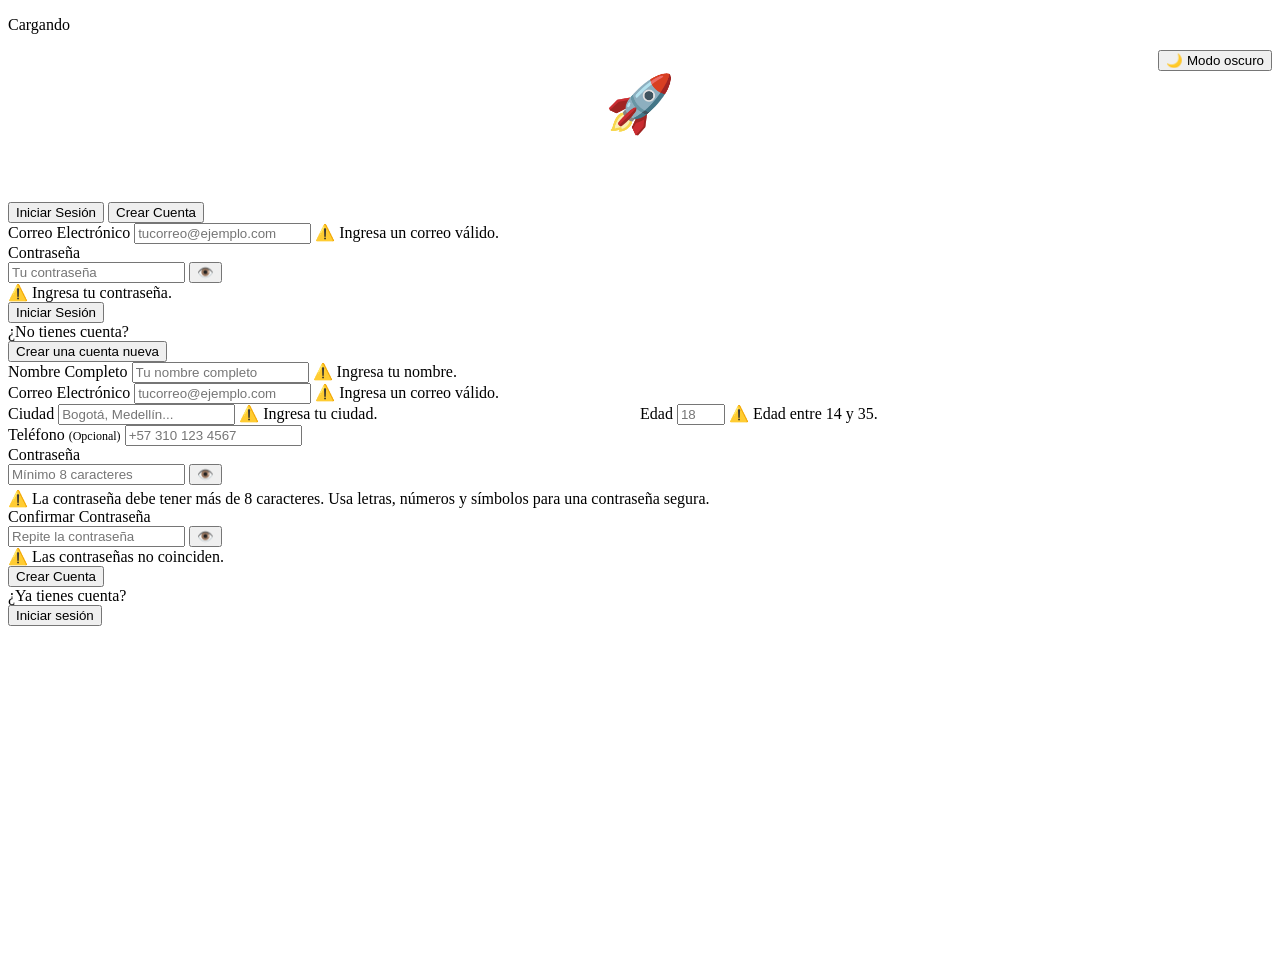
==== index.html @ 4f75f256 "Add files via upload" ====
<!DOCTYPE html>
<html lang="es">
<head>
  <meta charset="UTF-8">
  <meta name="viewport" content="width=device-width, initial-scale=1.0, viewport-fit=cover">
  <meta name="description" content="Camina hacia el Futuro: descubre qué carrera estudiar o en qué trabajo aplicar según tus gustos y habilidades.">
  <meta name="theme-color" content="#F4F0FF">
  <title>Camina hacia el Futuro — Inicio de Sesión</title>
  <link rel="icon" href="favicon.svg" type="image/svg+xml">
  <link rel="preconnect" href="https://fonts.googleapis.com">
  <link rel="preconnect" href="https://fonts.gstatic.com" crossorigin>
  <link href="https://fonts.googleapis.com/css2?family=Inter:wght@300;400;500;600;700&display=swap" rel="stylesheet">
  <link rel="stylesheet" href="css/variables.css">
  <link rel="stylesheet" href="css/base.css">
  <link rel="stylesheet" href="css/components.css">
  <style>
    /* ---- Layout pantalla login ---- */
    .auth-screen {
      min-height: 100vh;
      display: flex;
      flex-direction: column;
    }

    .auth-hero {
      background: linear-gradient(135deg, var(--color-primary) 0%, var(--color-primary-light) 100%);
      padding: var(--space-10) var(--space-6) var(--space-8);
      text-align: center;
      position: relative;
      overflow: hidden;
    }
    .auth-hero::before {
      content: "";
      position: absolute;
      top: -40px; right: -40px;
      width: 200px; height: 200px;
      border-radius: 50%;
      background: rgba(255,255,255,0.08);
    }
    .auth-hero::after {
      content: "";
      position: absolute;
      bottom: -30px; left: -30px;
      width: 150px; height: 150px;
      border-radius: 50%;
      background: rgba(255,255,255,0.06);
    }
    .hero-emoji {
      font-size: 3.5rem;
      margin-bottom: var(--space-3);
      display: block;
    }
    .hero-title {
      font-size: var(--font-size-2xl);
      font-weight: var(--font-weight-bold);
      color: #fff;
      margin-bottom: var(--space-2);
      text-transform: uppercase;
      letter-spacing: 0.04em;
    }
    .hero-subtitle {
      font-size: var(--font-size-md);
      color: rgba(255,255,255,0.88);
      max-width: 340px;
      margin: 0 auto;
      line-height: var(--line-height-loose);
    }

    .auth-body {
      flex: 1;
      display: flex;
      align-items: flex-start;
      justify-content: center;
      padding: var(--space-6) var(--space-4) var(--space-10);
      background: var(--color-bg);
    }

    .auth-card {
      width: 100%;
      max-width: var(--max-width-form);
      background: var(--color-surface);
      border-radius: var(--radius-xl);
      box-shadow: var(--shadow-lg);
      border: 1px solid var(--color-border);
      padding: var(--space-8);
      animation: fadeInUp 0.45s ease both;
    }

    .auth-header-actions {
      position: absolute;
      top: var(--space-4);
      right: var(--space-4);
      z-index: 10;
    }

    #alert-global {
      margin-bottom: var(--space-4);
      display: none;
    }
    #alert-global.visible { display: flex; }

    /* Password strength bar */
    .pwd-strength {
      height: 4px;
      border-radius: var(--radius-full);
      background: var(--color-border);
      margin-top: var(--space-1);
      overflow: hidden;
    }
    .pwd-strength-bar {
      height: 100%;
      border-radius: var(--radius-full);
      transition: width var(--transition-normal), background var(--transition-normal);
      width: 0%;
    }
    .pwd-strength-label {
      font-size: var(--font-size-xs);
      margin-top: var(--space-1);
      color: var(--color-text-muted);
    }

    /* Theme toggle hero */
    .hero-top-bar {
      position: relative;
      padding: var(--space-3) var(--space-5) 0;
      display: flex;
      justify-content: flex-end;
      background: var(--color-bg);
    }

    @media (max-width: 480px) {
      .auth-card { padding: var(--space-5) var(--space-4); border-radius: var(--radius-lg); }
      .hero-title { font-size: var(--font-size-xl); }
    }
  </style>
</head>
<body>
  <!-- Loading Overlay -->
  <div class="loading-overlay hidden" id="loading-overlay">
    <p class="loading-text">Cargando</p>
    <div class="loading-dots">
      <div class="loading-dot"></div>
      <div class="loading-dot"></div>
      <div class="loading-dot"></div>
    </div>
  </div>

  <main class="auth-screen">
    <!-- Theme toggle -->
    <div class="hero-top-bar">
      <button class="theme-toggle" aria-label="Cambiar tema" title="Cambiar modo claro/oscuro">
        <span class="theme-icon">🌙</span>
        <span class="theme-label visually-hidden">Modo oscuro</span>
      </button>
    </div>

    <!-- Hero -->
    <header class="auth-hero" role="banner">
      <span class="hero-emoji" aria-hidden="true">🚀</span>
      <h1 class="hero-title">Camina hacia el Futuro</h1>
      <p class="hero-subtitle">
        Descubre qué carrera estudiar o en qué trabajo aplicar,
        según tus gustos y habilidades reales.
      </p>
    </header>

    <!-- Formulario -->
    <div class="auth-body">
      <section class="auth-card" aria-label="Formulario de acceso">

        <!-- Alerta global -->
        <div id="alert-global" class="alert" role="alert" aria-live="polite"></div>

        <!-- Tabs -->
        <div class="auth-tabs" role="tablist">
          <button
            class="auth-tab active"
            id="tab-login"
            role="tab"
            aria-selected="true"
            aria-controls="panel-login"
            data-tab="login"
          >
            Iniciar Sesión
          </button>
          <button
            class="auth-tab"
            id="tab-register"
            role="tab"
            aria-selected="false"
            aria-controls="panel-register"
            data-tab="register"
          >
            Crear Cuenta
          </button>
        </div>

        <!-- Panel: Login -->
        <div id="panel-login" role="tabpanel" aria-labelledby="tab-login">
          <form id="form-login" novalidate>
            <div class="form-group">
              <label class="form-label" for="login-email">Correo Electrónico</label>
              <input
                type="email"
                id="login-email"
                class="form-input"
                placeholder="tucorreo@ejemplo.com"
                autocomplete="email"
                required
                aria-required="true"
              >
              <span class="form-error" id="err-login-email">
                ⚠️ Ingresa un correo válido.
              </span>
            </div>

            <div class="form-group">
              <label class="form-label" for="login-password">Contraseña</label>
              <div class="input-wrapper">
                <input
                  type="password"
                  id="login-password"
                  class="form-input"
                  placeholder="Tu contraseña"
                  autocomplete="current-password"
                  required
                  aria-required="true"
                >
                <button type="button" class="input-toggle" aria-label="Mostrar/ocultar contraseña" data-target="login-password">
                  <span>👁️</span>
                </button>
              </div>
              <span class="form-error" id="err-login-password">
                ⚠️ Ingresa tu contraseña.
              </span>
            </div>

            <button type="submit" class="btn btn-primary btn-full btn-lg" id="btn-login">
              Iniciar Sesión
            </button>
          </form>

          <div class="divider"><span>¿No tienes cuenta?</span></div>
          <button
            type="button"
            class="btn btn-outline btn-full"
            id="go-to-register"
          >
            Crear una cuenta nueva
          </button>
        </div>

        <!-- Panel: Registro -->
        <div id="panel-register" role="tabpanel" aria-labelledby="tab-register" class="hidden">
          <form id="form-register" novalidate>
            <div class="form-group">
              <label class="form-label" for="reg-name">Nombre Completo</label>
              <input
                type="text"
                id="reg-name"
                class="form-input"
                placeholder="Tu nombre completo"
                autocomplete="name"
                required
                aria-required="true"
              >
              <span class="form-error" id="err-reg-name">⚠️ Ingresa tu nombre.</span>
            </div>

            <div class="form-group">
              <label class="form-label" for="reg-email">Correo Electrónico</label>
              <input
                type="email"
                id="reg-email"
                class="form-input"
                placeholder="tucorreo@ejemplo.com"
                autocomplete="email"
                required
                aria-required="true"
              >
              <span class="form-error" id="err-reg-email">⚠️ Ingresa un correo válido.</span>
            </div>

            <div style="display:grid; grid-template-columns:1fr 1fr; gap:var(--space-4);">
              <div class="form-group" style="margin-bottom:0;">
                <label class="form-label" for="reg-city">Ciudad</label>
                <input
                  type="text"
                  id="reg-city"
                  class="form-input"
                  placeholder="Bogotá, Medellín..."
                  required
                  aria-required="true"
                >
                <span class="form-error" id="err-reg-city">⚠️ Ingresa tu ciudad.</span>
              </div>
              <div class="form-group" style="margin-bottom:0;">
                <label class="form-label" for="reg-age">Edad</label>
                <input
                  type="number"
                  id="reg-age"
                  class="form-input"
                  placeholder="18"
                  min="14" max="35"
                  required
                  aria-required="true"
                >
                <span class="form-error" id="err-reg-age">⚠️ Edad entre 14 y 35.</span>
              </div>
            </div>

            <div class="form-group mt-4">
              <label class="form-label" for="reg-phone">Teléfono <span style="font-weight:400;font-size:0.75rem;">(Opcional)</span></label>
              <input
                type="tel"
                id="reg-phone"
                class="form-input"
                placeholder="+57 310 123 4567"
                autocomplete="tel"
              >
            </div>

            <div class="form-group">
              <label class="form-label" for="reg-password">Contraseña</label>
              <div class="input-wrapper">
                <input
                  type="password"
                  id="reg-password"
                  class="form-input"
                  placeholder="Mínimo 8 caracteres"
                  autocomplete="new-password"
                  required
                  aria-required="true"
                  aria-describedby="pwd-hint"
                >
                <button type="button" class="input-toggle" aria-label="Mostrar/ocultar contraseña" data-target="reg-password">
                  <span>👁️</span>
                </button>
              </div>
              <div class="pwd-strength" aria-hidden="true">
                <div class="pwd-strength-bar" id="pwd-bar"></div>
              </div>
              <span class="pwd-strength-label" id="pwd-label" aria-live="polite"></span>
              <span class="form-error" id="err-reg-password">⚠️ La contraseña debe tener más de 8 caracteres.</span>
              <span class="form-hint" id="pwd-hint">Usa letras, números y símbolos para una contraseña segura.</span>
            </div>

            <div class="form-group">
              <label class="form-label" for="reg-password2">Confirmar Contraseña</label>
              <div class="input-wrapper">
                <input
                  type="password"
                  id="reg-password2"
                  class="form-input"
                  placeholder="Repite la contraseña"
                  autocomplete="new-password"
                  required
                  aria-required="true"
                >
                <button type="button" class="input-toggle" aria-label="Mostrar/ocultar" data-target="reg-password2">
                  <span>👁️</span>
                </button>
              </div>
              <span class="form-error" id="err-reg-password2">⚠️ Las contraseñas no coinciden.</span>
            </div>

            <button type="submit" class="btn btn-primary btn-full btn-lg" id="btn-register">
              Crear Cuenta
            </button>
          </form>

          <div class="divider"><span>¿Ya tienes cuenta?</span></div>
          <button type="button" class="btn btn-outline btn-full" id="go-to-login">
            Iniciar sesión
          </button>
        </div>

      </section>
    </div>
  </main>

  <!-- Scripts -->
  <script src="js/data.js"></script>
  <script src="js/auth.js"></script>
  <script src="js/quiz.js"></script>
  <script src="js/app.js"></script>
  <script>
    "use strict";
    // ---- Tab switching ----
    const tabBtns   = document.querySelectorAll(".auth-tab");
    const panelLogin    = document.getElementById("panel-login");
    const panelRegister = document.getElementById("panel-register");
    const alertGlobal   = document.getElementById("alert-global");

    function switchTab(target) {
      tabBtns.forEach(b => {
        b.classList.toggle("active", b.dataset.tab === target);
        b.setAttribute("aria-selected", b.dataset.tab === target);
      });
      if (target === "login") {
        panelLogin.classList.remove("hidden");
        panelRegister.classList.add("hidden");
      } else {
        panelLogin.classList.add("hidden");
        panelRegister.classList.remove("hidden");
      }
      hideAlert();
    }

    tabBtns.forEach(b => b.addEventListener("click", () => switchTab(b.dataset.tab)));
    document.getElementById("go-to-register").addEventListener("click", () => switchTab("register"));
    document.getElementById("go-to-login").addEventListener("click",    () => switchTab("login"));

    // ---- Mostrar alerta ----
    function showAlert(msg, type = "error") {
      alertGlobal.className = `alert alert-${type} visible`;
      alertGlobal.innerHTML = `<span>${type === "error" ? "❌" : "✅"}</span><span>${msg}</span>`;
      alertGlobal.scrollIntoView({ behavior: "smooth", block: "center" });
    }
    function hideAlert() {
      alertGlobal.className = "alert";
      alertGlobal.style.display = "none";
    }

    // ---- Password toggle ----
    document.querySelectorAll(".input-toggle").forEach(btn => {
      btn.addEventListener("click", () => {
        const input = document.getElementById(btn.dataset.target);
        if (!input) return;
        input.type = input.type === "password" ? "text" : "password";
        btn.querySelector("span").textContent = input.type === "password" ? "👁️" : "🙈";
      });
    });

    // ---- Fortaleza contraseña ----
    const pwdInput = document.getElementById("reg-password");
    const pwdBar   = document.getElementById("pwd-bar");
    const pwdLabel = document.getElementById("pwd-label");

    pwdInput.addEventListener("input", () => {
      const val = pwdInput.value;
      let score = 0;
      if (val.length >= 8)  score++;
      if (val.length >= 12) score++;
      if (/[A-Z]/.test(val)) score++;
      if (/[0-9]/.test(val)) score++;
      if (/[^A-Za-z0-9]/.test(val)) score++;

      const levels = [
        { w: "0%",   color: "var(--color-border)",   label: "" },
        { w: "25%",  color: "var(--color-danger)",   label: "Muy débil" },
        { w: "50%",  color: "var(--color-accent)",   label: "Débil" },
        { w: "75%",  color: "var(--color-study)",    label: "Buena" },
        { w: "100%", color: "var(--color-success)",  label: "Muy fuerte" },
      ];
      const lvl = levels[Math.min(score, 4)];
      pwdBar.style.width     = val.length === 0 ? "0%" : lvl.w;
      pwdBar.style.background = lvl.color;
      pwdLabel.textContent   = val.length === 0 ? "" : lvl.label;
    });

    // ---- Validaciones inline ----
    function setError(id, show) {
      const el = document.getElementById(id);
      if (el) { el.classList.toggle("visible", show); }
    }
    function setInputError(id, show) {
      const el = document.getElementById(id);
      if (el) { el.classList.toggle("error", show); }
    }

    // ---- LOGIN ----
    document.getElementById("form-login").addEventListener("submit", (e) => {
      e.preventDefault();
      hideAlert();
      const correo    = document.getElementById("login-email").value.trim();
      const contrasena = document.getElementById("login-password").value;

      let hasError = false;
      if (!Auth.validateEmail(correo)) {
        setError("err-login-email", true);
        setInputError("login-email", true);
        hasError = true;
      } else {
        setError("err-login-email", false);
        setInputError("login-email", false);
      }
      if (!contrasena) {
        setError("err-login-password", true);
        setInputError("login-password", true);
        hasError = true;
      } else {
        setError("err-login-password", false);
        setInputError("login-password", false);
      }
      if (hasError) return;

      const result = Auth.login({ correo, contrasena });
      if (result.ok) {
        showAlert("¡Bienvenido/a de vuelta, " + result.user.nombre.split(" ")[0] + "! 🎉", "success");
        setTimeout(() => Nav.go("html/eleccion.html"), 900);
      } else {
        showAlert(result.error);
      }
    });

    // ---- REGISTRO ----
    document.getElementById("form-register").addEventListener("submit", (e) => {
      e.preventDefault();
      hideAlert();

      const nombre     = document.getElementById("reg-name").value.trim();
      const correo     = document.getElementById("reg-email").value.trim();
      const ciudad     = document.getElementById("reg-city").value.trim();
      const edad       = document.getElementById("reg-age").value;
      const telefono   = document.getElementById("reg-phone").value.trim();
      const contrasena = document.getElementById("reg-password").value;
      const confirm    = document.getElementById("reg-password2").value;

      let hasError = false;
      const checks = [
        ["reg-name",      "err-reg-name",      nombre.length >= 2],
        ["reg-email",     "err-reg-email",      Auth.validateEmail(correo)],
        ["reg-city",      "err-reg-city",       ciudad.length >= 2],
        ["reg-age",       "err-reg-age",        edad && parseInt(edad) >= 14 && parseInt(edad) <= 35],
        ["reg-password",  "err-reg-password",   Auth.validatePassword(contrasena)],
        ["reg-password2", "err-reg-password2",  contrasena === confirm && confirm.length > 0],
      ];

      checks.forEach(([inputId, errId, valid]) => {
        setError(errId, !valid);
        setInputError(inputId, !valid);
        if (!valid) hasError = true;
      });

      if (hasError) return;

      const result = Auth.register({ nombre, correo, contrasena, ciudad, edad, telefono });
      if (result.ok) {
        showAlert("¡Cuenta creada exitosamente! 🎉 Redirigiendo...", "success");
        setTimeout(() => Nav.go("html/eleccion.html"), 1100);
      } else {
        showAlert(result.error);
      }
    });

    // ---- Limpiar errores al escribir ----
    document.querySelectorAll(".form-input").forEach(input => {
      input.addEventListener("input", () => {
        input.classList.remove("error");
      });
    });

    // ---- Redirigir si ya hay sesión ----
    document.addEventListener("DOMContentLoaded", () => {
      const user = Auth.getCurrentUser();
      if (user) Nav.go("html/eleccion.html", 0);
    });
  </script>
</body>
</html>
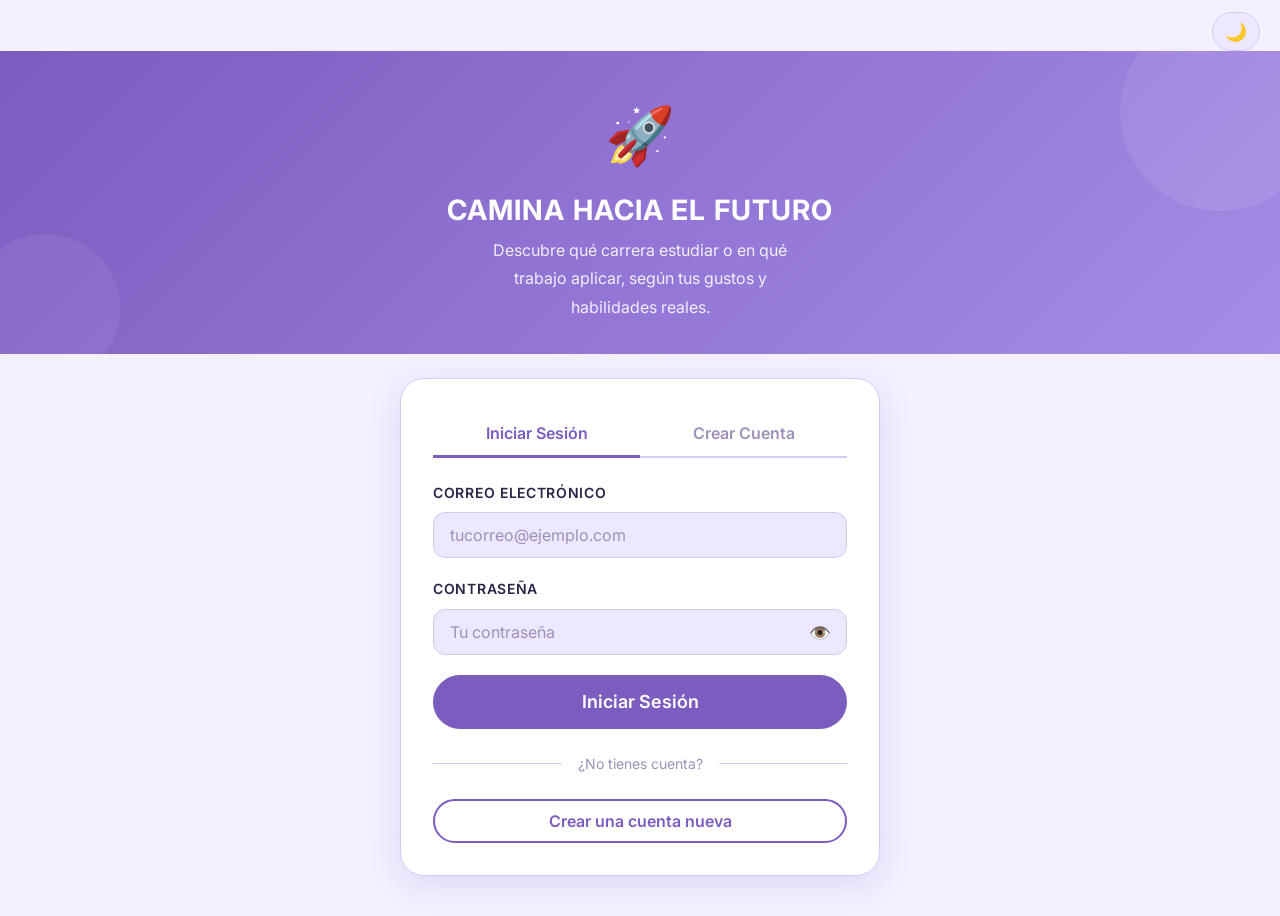
==== commit b3fb13c5: "ahora si ya esta, o eso espero" ====
--- a/index.html
+++ b/index.html
@@ -472,7 +472,7 @@
     document.getElementById("form-login").addEventListener("submit", (e) => {
       e.preventDefault();
       hideAlert();
-      const correo    = document.getElementById("login-email").value.trim();
+      const correo     = document.getElementById("login-email").value.trim();
       const contrasena = document.getElementById("login-password").value;
 
       let hasError = false;
@@ -494,12 +494,29 @@
       }
       if (hasError) return;
 
-      const result = Auth.login({ correo, contrasena });
-      if (result.ok) {
-        showAlert("¡Bienvenido/a de vuelta, " + result.user.nombre.split(" ")[0] + "! 🎉", "success");
-        setTimeout(() => Nav.go("html/eleccion.html"), 900);
-      } else {
-        showAlert(result.error);
+      // Deshabilitar botón para evitar doble envío
+      const btnLogin = document.getElementById("btn-login");
+      btnLogin.disabled = true;
+      btnLogin.textContent = "Verificando...";
+
+      try {
+        const result = Auth.login({ correo, contrasena });
+        if (result.ok) {
+          btnLogin.setAttribute("data-navigating", "true");
+          showAlert("¡Bienvenido/a de vuelta, " + result.user.nombre.split(" ")[0] + "! 🎉", "success");
+          setTimeout(() => Nav.go("html/eleccion.html"), 900);
+        } else {
+          showAlert(result.error);
+        }
+      } catch (err) {
+        console.error("[Login] Error inesperado:", err);
+        showAlert("Ocurrió un error inesperado. Recarga la página e inténtalo de nuevo.");
+      } finally {
+        // Restaurar el botón solo si NO se inició una navegación
+        if (!btnLogin.getAttribute("data-navigating")) {
+          btnLogin.disabled = false;
+          btnLogin.textContent = "Iniciar Sesión";
+        }
       }
     });
 
@@ -534,12 +551,29 @@
 
       if (hasError) return;
 
-      const result = Auth.register({ nombre, correo, contrasena, ciudad, edad, telefono });
-      if (result.ok) {
-        showAlert("¡Cuenta creada exitosamente! 🎉 Redirigiendo...", "success");
-        setTimeout(() => Nav.go("html/eleccion.html"), 1100);
-      } else {
-        showAlert(result.error);
+      // Deshabilitar botón para evitar doble envío
+      const btnRegister = document.getElementById("btn-register");
+      btnRegister.disabled = true;
+      btnRegister.textContent = "Creando cuenta...";
+
+      try {
+        const result = Auth.register({ nombre, correo, contrasena, ciudad, edad, telefono });
+        if (result.ok) {
+          btnRegister.setAttribute("data-navigating", "true");
+          showAlert("¡Cuenta creada exitosamente! 🎉 Redirigiendo...", "success");
+          setTimeout(() => Nav.go("html/eleccion.html"), 1100);
+        } else {
+          showAlert(result.error);
+        }
+      } catch (err) {
+        console.error("[Registro] Error inesperado:", err);
+        showAlert("Ocurrió un error inesperado. Recarga la página e inténtalo de nuevo.");
+      } finally {
+        // Restaurar el botón solo si NO se inició una navegación
+        if (!btnRegister.getAttribute("data-navigating")) {
+          btnRegister.disabled = false;
+          btnRegister.textContent = "Crear Cuenta";
+        }
       }
     });
 
@@ -550,11 +584,18 @@
       });
     });
 
-    // ---- Redirigir si ya hay sesión ----
-    document.addEventListener("DOMContentLoaded", () => {
-      const user = Auth.getCurrentUser();
-      if (user) Nav.go("html/eleccion.html", 0);
-    });
+    // ---- Redirigir si ya hay sesión (consolidado con DOMContentLoaded de app.js) ----
+    // NOTA: app.js ya registra su propio DOMContentLoaded para Theme.init() y Loading.hide().
+    // Este bloque corre cuando el DOM ya está listo (el script está al final del body),
+    // por lo que se ejecuta directamente sin necesidad de otro listener redundante.
+    (function checkExistingSession() {
+      try {
+        const user = Auth.getCurrentUser();
+        if (user) Nav.go("html/eleccion.html", 0);
+      } catch (err) {
+        console.warn("[Session check] Error al verificar sesión:", err);
+      }
+    })();
   </script>
 </body>
 </html>
--- a/css/variables.css
+++ b/css/variables.css
@@ -0,0 +1,128 @@
+/* ============================================================
+   CAMINA HACIA EL FUTURO — Variables CSS globales
+   Sistema de diseño: paleta pastel, modo claro/oscuro, tipografía
+   ============================================================ */
+
+:root {
+  /* --- Paleta Modo Claro --- */
+  --color-bg:            #F4F0FF;       /* lavanda muy suave */
+  --color-surface:       #FFFFFF;
+  --color-surface-alt:   #EDE8FF;
+  --color-border:        #D4CBF5;
+  --color-shadow:        rgba(120, 100, 200, 0.10);
+
+  --color-primary:       #7C5CBF;       /* violeta medio */
+  --color-primary-light: #A68CE8;
+  --color-primary-dark:  #5A3D99;
+
+  --color-study:         #5BA8F5;       /* azul suave — botón Estudio */
+  --color-study-dark:    #3A7FCC;
+  --color-study-light:   #D6EAFF;
+
+  --color-work:          #5DBF8A;       /* verde suave — botón Trabajo */
+  --color-work-dark:     #3A9966;
+  --color-work-light:    #D4F5E5;
+
+  --color-accent:        #F5A623;       /* ámbar — acentos positivos */
+  --color-danger:        #E57373;       /* rojo suave — errores */
+  --color-danger-light:  #FFEBEB;
+  --color-success:       #66BB6A;
+  --color-success-light: #E8F5E9;
+
+  --color-text-primary:  #2D2347;
+  --color-text-secondary:#6B5E8A;
+  --color-text-muted:    #9E90B8;
+  --color-text-inverse:  #FFFFFF;
+
+  /* --- Tipografía --- */
+  --font-family:   'Inter', 'Segoe UI', sans-serif;
+  --font-size-xs:  0.75rem;
+  --font-size-sm:  0.875rem;
+  --font-size-md:  1rem;
+  --font-size-lg:  1.125rem;
+  --font-size-xl:  1.375rem;
+  --font-size-2xl: 1.75rem;
+  --font-size-3xl: 2.25rem;
+
+  --font-weight-normal:  400;
+  --font-weight-medium:  500;
+  --font-weight-semibold:600;
+  --font-weight-bold:    700;
+
+  --line-height-tight:  1.25;
+  --line-height-normal: 1.6;
+  --line-height-loose:  1.8;
+
+  /* --- Espaciado --- */
+  --space-1:  0.25rem;
+  --space-2:  0.5rem;
+  --space-3:  0.75rem;
+  --space-4:  1rem;
+  --space-5:  1.25rem;
+  --space-6:  1.5rem;
+  --space-8:  2rem;
+  --space-10: 2.5rem;
+  --space-12: 3rem;
+  --space-16: 4rem;
+
+  /* --- Bordes --- */
+  --radius-sm:  6px;
+  --radius-md:  12px;
+  --radius-lg:  18px;
+  --radius-xl:  24px;
+  --radius-full:9999px;
+
+  /* --- Sombras --- */
+  --shadow-sm: 0 1px 4px rgba(120,100,200,0.08);
+  --shadow-md: 0 4px 16px rgba(120,100,200,0.13);
+  --shadow-lg: 0 8px 32px rgba(120,100,200,0.18);
+
+  /* --- Transiciones --- */
+  --transition-fast:   150ms ease;
+  --transition-normal: 250ms ease;
+  --transition-slow:   400ms ease;
+
+  /* --- Layout --- */
+  --max-width-form: 480px;
+  --max-width-quiz: 760px;
+  --max-width-page: 1100px;
+  --header-height:  64px;
+}
+
+/* ============================================================
+   MODO OSCURO — tonos pastel apagados, nunca negros puros
+   ============================================================ */
+[data-theme="dark"] {
+  --color-bg:            #1E1A2E;
+  --color-surface:       #2A2440;
+  --color-surface-alt:   #332D50;
+  --color-border:        #4A4070;
+  --color-shadow:        rgba(0,0,0,0.35);
+
+  --color-primary:       #A68CE8;
+  --color-primary-light: #C4ADFF;
+  --color-primary-dark:  #7C5CBF;
+
+  --color-study:         #7FC2FF;
+  --color-study-dark:    #5BA8F5;
+  --color-study-light:   #1A2E42;
+
+  --color-work:          #7DDBA8;
+  --color-work-dark:     #5DBF8A;
+  --color-work-light:    #1A2E28;
+
+  --color-accent:        #FFD080;
+  --color-danger:        #F08080;
+  --color-danger-light:  #3D1A1A;
+  --color-success:       #88D68B;
+  --color-success-light: #1A2E1C;
+
+  --color-text-primary:  #EDE8FF;
+  --color-text-secondary:#B8ADDC;
+  --color-text-muted:    #7A6F9A;
+  --color-text-inverse:  #1E1A2E;
+
+  --shadow-sm: 0 1px 4px rgba(0,0,0,0.25);
+  --shadow-md: 0 4px 16px rgba(0,0,0,0.35);
+  --shadow-lg: 0 8px 32px rgba(0,0,0,0.45);
+}
--- a/css/base.css
+++ b/css/base.css
@@ -0,0 +1,121 @@
+/* ============================================================
+   CAMINA HACIA EL FUTURO — Estilos base y reset
+   ============================================================ */
+
+*, *::before, *::after {
+  box-sizing: border-box;
+  margin: 0;
+  padding: 0;
+}
+
+html {
+  font-size: 16px;
+  scroll-behavior: smooth;
+  -webkit-text-size-adjust: 100%;
+}
+
+body {
+  font-family: var(--font-family);
+  font-size: var(--font-size-md);
+  font-weight: var(--font-weight-normal);
+  line-height: var(--line-height-normal);
+  color: var(--color-text-primary);
+  background-color: var(--color-bg);
+  min-height: 100vh;
+  transition: background-color var(--transition-normal), color var(--transition-normal);
+  -webkit-font-smoothing: antialiased;
+}
+
+/* --- Headings --- */
+h1, h2, h3, h4, h5, h6 {
+  font-weight: var(--font-weight-bold);
+  line-height: var(--line-height-tight);
+  color: var(--color-text-primary);
+}
+
+h1 { font-size: var(--font-size-3xl); }
+h2 { font-size: var(--font-size-2xl); }
+h3 { font-size: var(--font-size-xl); }
+h4 { font-size: var(--font-size-lg); }
+
+p { color: var(--color-text-secondary); line-height: var(--line-height-loose); }
+
+a {
+  color: var(--color-primary);
+  text-decoration: none;
+  transition: color var(--transition-fast);
+}
+a:hover { color: var(--color-primary-dark); text-decoration: underline; }
+
+ul, ol { list-style: none; }
+
+img, svg { display: block; max-width: 100%; }
+
+button {
+  font-family: var(--font-family);
+  cursor: pointer;
+  border: none;
+  outline: none;
+}
+
+input, select, textarea {
+  font-family: var(--font-family);
+  font-size: var(--font-size-md);
+}
+
+/* --- Focus visible para accesibilidad --- */
+:focus-visible {
+  outline: 2px solid var(--color-primary);
+  outline-offset: 3px;
+  border-radius: var(--radius-sm);
+}
+
+/* --- Scrollbar suave --- */
+::-webkit-scrollbar { width: 7px; }
+::-webkit-scrollbar-track { background: var(--color-bg); }
+::-webkit-scrollbar-thumb {
+  background: var(--color-border);
+  border-radius: var(--radius-full);
+}
+::-webkit-scrollbar-thumb:hover { background: var(--color-primary-light); }
+
+/* --- Selección de texto --- */
+::selection {
+  background: var(--color-primary-light);
+  color: var(--color-text-inverse);
+}
+
+/* ---- Utilidades globales ---- */
+.visually-hidden {
+  position: absolute;
+  width: 1px; height: 1px;
+  overflow: hidden;
+  clip: rect(0,0,0,0);
+  white-space: nowrap;
+}
+
+.text-center  { text-align: center; }
+.text-primary { color: var(--color-text-primary) !important; }
+.text-muted   { color: var(--color-text-muted) !important; }
+.text-bold    { font-weight: var(--font-weight-bold); }
+.text-upper   { text-transform: uppercase; letter-spacing: 0.06em; }
+
+.flex { display: flex; }
+.flex-col { flex-direction: column; }
+.items-center { align-items: center; }
+.justify-center { justify-content: center; }
+.justify-between { justify-content: space-between; }
+.gap-2 { gap: var(--space-2); }
+.gap-4 { gap: var(--space-4); }
+.gap-6 { gap: var(--space-6); }
+
+.mt-2 { margin-top: var(--space-2); }
+.mt-4 { margin-top: var(--space-4); }
+.mt-6 { margin-top: var(--space-6); }
+.mt-8 { margin-top: var(--space-8); }
+.mb-4 { margin-bottom: var(--space-4); }
+.mb-6 { margin-bottom: var(--space-6); }
+.mb-8 { margin-bottom: var(--space-8); }
+
+.hidden { display: none !important; }
+.block  { display: block !important; }
--- a/css/components.css
+++ b/css/components.css
@@ -0,0 +1,749 @@
+/* ============================================================
+   CAMINA HACIA EL FUTURO — Componentes reutilizables
+   ============================================================ */
+
+/* ==================== TARJETA / CARD ======================= */
+.card {
+  background: var(--color-surface);
+  border: 1px solid var(--color-border);
+  border-radius: var(--radius-lg);
+  box-shadow: var(--shadow-md);
+  padding: var(--space-8);
+  transition: box-shadow var(--transition-normal),
+              background-color var(--transition-normal),
+              border-color var(--transition-normal);
+}
+
+.card-sm { padding: var(--space-6); border-radius: var(--radius-md); }
+.card-lg { padding: var(--space-10); border-radius: var(--radius-xl); }
+
+/* ===================== BOTONES ============================= */
+.btn {
+  display: inline-flex;
+  align-items: center;
+  justify-content: center;
+  gap: var(--space-2);
+  padding: var(--space-3) var(--space-6);
+  border-radius: var(--radius-full);
+  font-size: var(--font-size-md);
+  font-weight: var(--font-weight-semibold);
+  line-height: 1;
+  transition: all var(--transition-fast);
+  cursor: pointer;
+  border: 2px solid transparent;
+  white-space: nowrap;
+  user-select: none;
+  -webkit-tap-highlight-color: transparent;
+}
+
+.btn:active { transform: scale(0.97); }
+.btn:disabled {
+  opacity: 0.45;
+  cursor: not-allowed;
+  pointer-events: none;
+}
+
+/* Botón Principal */
+.btn-primary {
+  background: var(--color-primary);
+  color: var(--color-text-inverse);
+  border-color: var(--color-primary);
+}
+.btn-primary:hover {
+  background: var(--color-primary-dark);
+  border-color: var(--color-primary-dark);
+  box-shadow: 0 4px 14px rgba(124,92,191,0.38);
+  transform: translateY(-1px);
+}
+
+/* Botón Outline */
+.btn-outline {
+  background: transparent;
+  color: var(--color-primary);
+  border-color: var(--color-primary);
+}
+.btn-outline:hover {
+  background: var(--color-surface-alt);
+  box-shadow: var(--shadow-sm);
+}
+
+/* Botón Ghost */
+.btn-ghost {
+  background: transparent;
+  color: var(--color-text-secondary);
+  border-color: transparent;
+}
+.btn-ghost:hover {
+  background: var(--color-surface-alt);
+  color: var(--color-text-primary);
+}
+
+/* Botón ESTUDIO */
+.btn-study {
+  background: var(--color-study);
+  color: #fff;
+  border-color: var(--color-study);
+  font-weight: var(--font-weight-bold);
+  font-size: var(--font-size-lg);
+  padding: var(--space-4) var(--space-10);
+  letter-spacing: 0.04em;
+}
+.btn-study:hover, .btn-study.active {
+  background: var(--color-study-dark);
+  border-color: var(--color-study-dark);
+  box-shadow: 0 6px 20px rgba(91,168,245,0.40);
+  transform: translateY(-2px);
+}
+.btn-study.selected {
+  background: var(--color-study-dark);
+  border-color: var(--color-study-dark);
+  box-shadow: 0 0 0 4px rgba(91,168,245,0.22);
+}
+
+/* Botón TRABAJO */
+.btn-work {
+  background: var(--color-work);
+  color: #fff;
+  border-color: var(--color-work);
+  font-weight: var(--font-weight-bold);
+  font-size: var(--font-size-lg);
+  padding: var(--space-4) var(--space-10);
+  letter-spacing: 0.04em;
+}
+.btn-work:hover, .btn-work.active {
+  background: var(--color-work-dark);
+  border-color: var(--color-work-dark);
+  box-shadow: 0 6px 20px rgba(93,191,138,0.40);
+  transform: translateY(-2px);
+}
+.btn-work.selected {
+  background: var(--color-work-dark);
+  border-color: var(--color-work-dark);
+  box-shadow: 0 0 0 4px rgba(93,191,138,0.22);
+}
+
+/* Botón full-width */
+.btn-full { width: 100%; }
+
+/* Botón PELIGRO */
+.btn-danger {
+  background: var(--color-danger);
+  color: #fff;
+  border-color: var(--color-danger);
+}
+.btn-danger:hover {
+  background: #c62828;
+  border-color: #c62828;
+}
+
+/* Tamaños */
+.btn-sm { padding: var(--space-2) var(--space-4); font-size: var(--font-size-sm); }
+.btn-lg { padding: var(--space-4) var(--space-8); font-size: var(--font-size-lg); }
+
+/* ==================== INPUTS / FORMULARIOS ================= */
+.form-group {
+  display: flex;
+  flex-direction: column;
+  gap: var(--space-2);
+  margin-bottom: var(--space-5);
+}
+
+.form-label {
+  font-size: var(--font-size-sm);
+  font-weight: var(--font-weight-semibold);
+  color: var(--color-text-primary);
+  text-transform: uppercase;
+  letter-spacing: 0.05em;
+}
+
+.form-input, .form-select {
+  width: 100%;
+  padding: var(--space-3) var(--space-4);
+  background: var(--color-surface-alt);
+  border: 1.5px solid var(--color-border);
+  border-radius: var(--radius-md);
+  color: var(--color-text-primary);
+  font-size: var(--font-size-md);
+  transition: border-color var(--transition-fast),
+              box-shadow var(--transition-fast),
+              background-color var(--transition-normal);
+}
+
+.form-input::placeholder { color: var(--color-text-muted); }
+
+.form-input:focus, .form-select:focus {
+  outline: none;
+  border-color: var(--color-primary);
+  box-shadow: 0 0 0 3px rgba(124,92,191,0.15);
+  background: var(--color-surface);
+}
+
+.form-input.error { border-color: var(--color-danger); }
+.form-input.error:focus { box-shadow: 0 0 0 3px rgba(229,115,115,0.18); }
+
+.form-hint {
+  font-size: var(--font-size-xs);
+  color: var(--color-text-muted);
+}
+
+.form-error {
+  font-size: var(--font-size-xs);
+  color: var(--color-danger);
+  font-weight: var(--font-weight-medium);
+  display: none;
+  align-items: center;
+  gap: var(--space-1);
+}
+.form-error.visible { display: flex; }
+
+/* Password toggle */
+.input-wrapper { position: relative; }
+.input-wrapper .form-input { padding-right: 48px; }
+.input-toggle {
+  position: absolute;
+  right: var(--space-3);
+  top: 50%;
+  transform: translateY(-50%);
+  background: none;
+  border: none;
+  color: var(--color-text-muted);
+  cursor: pointer;
+  padding: var(--space-1);
+  display: flex;
+  align-items: center;
+  font-size: 1.1rem;
+  transition: color var(--transition-fast);
+}
+.input-toggle:hover { color: var(--color-primary); }
+
+/* ==================== ALERTA / MENSAJE ==================== */
+.alert {
+  padding: var(--space-3) var(--space-4);
+  border-radius: var(--radius-md);
+  font-size: var(--font-size-sm);
+  font-weight: var(--font-weight-medium);
+  display: flex;
+  align-items: flex-start;
+  gap: var(--space-2);
+  line-height: var(--line-height-normal);
+}
+.alert-error {
+  background: var(--color-danger-light);
+  color: var(--color-danger);
+  border: 1px solid var(--color-danger);
+}
+.alert-success {
+  background: var(--color-success-light);
+  color: var(--color-success);
+  border: 1px solid var(--color-success);
+}
+.alert-info {
+  background: var(--color-study-light);
+  color: var(--color-study-dark);
+  border: 1px solid var(--color-study);
+}
+
+/* ==================== PROGRESO ============================= */
+.progress-bar-wrapper {
+  width: 100%;
+  background: var(--color-surface-alt);
+  border-radius: var(--radius-full);
+  height: 8px;
+  overflow: hidden;
+}
+
+.progress-bar {
+  height: 100%;
+  background: linear-gradient(90deg, var(--color-primary-light), var(--color-primary));
+  border-radius: var(--radius-full);
+  transition: width var(--transition-slow);
+  min-width: 2%;
+}
+
+.progress-label {
+  display: flex;
+  justify-content: space-between;
+  font-size: var(--font-size-xs);
+  color: var(--color-text-muted);
+  margin-bottom: var(--space-2);
+}
+
+/* ==================== OPCIÓN DE RESPUESTA ================= */
+.option-card {
+  display: flex;
+  align-items: flex-start;
+  gap: var(--space-3);
+  padding: var(--space-4);
+  background: var(--color-surface);
+  border: 2px solid var(--color-border);
+  border-radius: var(--radius-md);
+  cursor: pointer;
+  transition: all var(--transition-fast);
+  user-select: none;
+  -webkit-tap-highlight-color: transparent;
+}
+
+.option-card:hover {
+  border-color: var(--color-primary-light);
+  background: var(--color-surface-alt);
+  box-shadow: var(--shadow-sm);
+}
+
+.option-card.selected {
+  border-color: var(--color-primary);
+  background: var(--color-surface-alt);
+  box-shadow: 0 0 0 3px rgba(124,92,191,0.12);
+}
+
+.option-card.correct {
+  border-color: var(--color-success);
+  background: var(--color-success-light);
+}
+.option-card.incorrect {
+  border-color: var(--color-danger);
+  background: var(--color-danger-light);
+}
+
+.option-indicator {
+  width: 22px;
+  height: 22px;
+  border-radius: var(--radius-full);
+  border: 2px solid var(--color-border);
+  flex-shrink: 0;
+  transition: all var(--transition-fast);
+  display: flex;
+  align-items: center;
+  justify-content: center;
+  margin-top: 1px;
+}
+
+.option-card.selected .option-indicator {
+  background: var(--color-primary);
+  border-color: var(--color-primary);
+}
+
+.option-card.selected .option-indicator::after {
+  content: '';
+  width: 8px;
+  height: 8px;
+  background: white;
+  border-radius: 50%;
+}
+
+.option-text {
+  font-size: var(--font-size-md);
+  color: var(--color-text-primary);
+  line-height: var(--line-height-normal);
+}
+
+/* ==================== LOADING STATE ======================= */
+.loading-overlay {
+  position: fixed;
+  inset: 0;
+  background: var(--color-bg);
+  display: flex;
+  flex-direction: column;
+  align-items: center;
+  justify-content: center;
+  z-index: 9999;
+  opacity: 1;
+  transition: opacity var(--transition-slow);
+}
+.loading-overlay.fade-out { opacity: 0; pointer-events: none; }
+
+.loading-text {
+  font-size: var(--font-size-xl);
+  font-weight: var(--font-weight-semibold);
+  color: var(--color-text-primary);
+  margin-bottom: var(--space-6);
+  letter-spacing: 0.02em;
+}
+
+.loading-dots {
+  display: flex;
+  gap: var(--space-2);
+}
+
+.loading-dot {
+  width: 10px;
+  height: 10px;
+  border-radius: var(--radius-full);
+  background: var(--color-primary-light);
+  animation: dotBounce 1.4s infinite ease-in-out both;
+}
+.loading-dot:nth-child(1) { animation-delay: -0.32s; }
+.loading-dot:nth-child(2) { animation-delay: -0.16s; }
+.loading-dot:nth-child(3) { animation-delay: 0s; }
+
+@keyframes dotBounce {
+  0%, 80%, 100% { transform: scale(0.8); opacity: 0.5; }
+  40%            { transform: scale(1.2); opacity: 1; }
+}
+
+/* ==================== BADGE / CHIP ======================== */
+.badge {
+  display: inline-flex;
+  align-items: center;
+  gap: var(--space-1);
+  padding: var(--space-1) var(--space-3);
+  border-radius: var(--radius-full);
+  font-size: var(--font-size-xs);
+  font-weight: var(--font-weight-semibold);
+  text-transform: uppercase;
+  letter-spacing: 0.06em;
+}
+.badge-study  { background: var(--color-study-light); color: var(--color-study-dark); }
+.badge-work   { background: var(--color-work-light);  color: var(--color-work-dark); }
+.badge-score  { background: var(--color-primary-light); color: var(--color-primary-dark); }
+.badge-pass   { background: var(--color-success-light); color: var(--color-success); }
+.badge-fail   { background: var(--color-danger-light);  color: var(--color-danger); }
+
+/* ==================== MODO OSCURO TOGGLE ================= */
+.theme-toggle {
+  background: var(--color-surface-alt);
+  border: 1.5px solid var(--color-border);
+  border-radius: var(--radius-full);
+  padding: var(--space-2) var(--space-3);
+  color: var(--color-text-secondary);
+  font-size: 1.1rem;
+  cursor: pointer;
+  transition: all var(--transition-fast);
+  display: flex;
+  align-items: center;
+  gap: var(--space-2);
+}
+.theme-toggle:hover {
+  border-color: var(--color-primary);
+  color: var(--color-primary);
+}
+
+/* ==================== SEPARADOR =========================== */
+.divider {
+  display: flex;
+  align-items: center;
+  gap: var(--space-4);
+  color: var(--color-text-muted);
+  font-size: var(--font-size-sm);
+  margin: var(--space-6) 0;
+}
+.divider::before, .divider::after {
+  content: '';
+  flex: 1;
+  height: 1px;
+  background: var(--color-border);
+}
+
+/* ==================== TOOLTIP ============================= */
+.tooltip-wrapper { position: relative; display: inline-block; }
+.tooltip {
+  position: absolute;
+  bottom: calc(100% + 6px);
+  left: 50%;
+  transform: translateX(-50%);
+  background: var(--color-text-primary);
+  color: var(--color-text-inverse);
+  font-size: var(--font-size-xs);
+  padding: var(--space-2) var(--space-3);
+  border-radius: var(--radius-sm);
+  white-space: nowrap;
+  pointer-events: none;
+  opacity: 0;
+  transition: opacity var(--transition-fast);
+  z-index: 100;
+}
+.tooltip-wrapper:hover .tooltip { opacity: 1; }
+
+/* ==================== ANIMACIONES ========================= */
+@keyframes fadeInUp {
+  from { opacity: 0; transform: translateY(16px); }
+  to   { opacity: 1; transform: translateY(0); }
+}
+
+@keyframes fadeIn {
+  from { opacity: 0; }
+  to   { opacity: 1; }
+}
+
+@keyframes slideIn {
+  from { opacity: 0; transform: translateX(-12px); }
+  to   { opacity: 1; transform: translateX(0); }
+}
+
+.animate-fade-in-up { animation: fadeInUp 0.4s ease both; }
+.animate-fade-in    { animation: fadeIn 0.35s ease both; }
+.animate-slide-in   { animation: slideIn 0.35s ease both; }
+
+/* Delays */
+.delay-1 { animation-delay: 0.1s; }
+.delay-2 { animation-delay: 0.2s; }
+.delay-3 { animation-delay: 0.3s; }
+.delay-4 { animation-delay: 0.4s; }
+
+/* ==================== VALIDACIÓN PREGUNTA ================= */
+.question-error {
+  display: none;
+  align-items: center;
+  gap: var(--space-2);
+  padding: var(--space-2) var(--space-3);
+  background: var(--color-danger-light);
+  border: 1px solid var(--color-danger);
+  border-radius: var(--radius-sm);
+  color: var(--color-danger);
+  font-size: var(--font-size-sm);
+  font-weight: var(--font-weight-medium);
+  margin-top: var(--space-2);
+  animation: fadeIn 0.2s ease;
+}
+.question-error.visible { display: flex; }
+
+/* ==================== SCROLL PERSONALIZADO ================ */
+.scroll-container {
+  overflow-y: auto;
+  max-height: calc(100vh - 200px);
+  padding-right: var(--space-2);
+}
+
+/* ==================== RESULTADO CARD ====================== */
+.result-metric {
+  text-align: center;
+  padding: var(--space-6);
+  background: var(--color-surface-alt);
+  border-radius: var(--radius-lg);
+  border: 1px solid var(--color-border);
+}
+
+.result-metric .metric-value {
+  font-size: var(--font-size-3xl);
+  font-weight: var(--font-weight-bold);
+  color: var(--color-primary);
+  line-height: 1;
+}
+.result-metric .metric-label {
+  font-size: var(--font-size-sm);
+  color: var(--color-text-muted);
+  margin-top: var(--space-2);
+  text-transform: uppercase;
+  letter-spacing: 0.05em;
+}
+
+/* ==================== UNIVERSIDADES / EMPRESAS ============ */
+.location-card {
+  display: flex;
+  flex-direction: column;
+  gap: var(--space-2);
+  padding: var(--space-4);
+  background: var(--color-surface);
+  border: 1.5px solid var(--color-border);
+  border-radius: var(--radius-md);
+  transition: box-shadow var(--transition-fast), border-color var(--transition-fast);
+}
+.location-card:hover {
+  border-color: var(--color-primary-light);
+  box-shadow: var(--shadow-sm);
+}
+.location-card .location-name {
+  font-weight: var(--font-weight-semibold);
+  color: var(--color-text-primary);
+}
+.location-card .location-address {
+  font-size: var(--font-size-sm);
+  color: var(--color-text-muted);
+  display: flex;
+  align-items: center;
+  gap: var(--space-2);
+}
+.location-card .location-type {
+  font-size: var(--font-size-xs);
+}
+
+/* ==================== CIRCULO SCORE ======================= */
+.score-circle {
+  width: 140px;
+  height: 140px;
+  border-radius: 50%;
+  display: flex;
+  align-items: center;
+  justify-content: center;
+  flex-direction: column;
+  border: 6px solid var(--color-primary-light);
+  margin: 0 auto;
+  position: relative;
+  background: var(--color-surface);
+}
+.score-circle .score-pct {
+  font-size: var(--font-size-2xl);
+  font-weight: var(--font-weight-bold);
+  color: var(--color-primary);
+  line-height: 1;
+}
+.score-circle .score-label {
+  font-size: var(--font-size-xs);
+  color: var(--color-text-muted);
+  text-transform: uppercase;
+}
+
+/* ==================== HEADER FIJO ========================= */
+.app-header {
+  position: fixed;
+  top: 0;
+  left: 0;
+  right: 0;
+  height: var(--header-height);
+  background: var(--color-surface);
+  border-bottom: 1px solid var(--color-border);
+  display: flex;
+  align-items: center;
+  justify-content: space-between;
+  padding: 0 var(--space-6);
+  z-index: 200;
+  backdrop-filter: blur(8px);
+  box-shadow: var(--shadow-sm);
+  transition: background-color var(--transition-normal);
+}
+
+.app-header .logo {
+  display: flex;
+  align-items: center;
+  gap: var(--space-3);
+  text-decoration: none;
+}
+.app-header .logo-icon {
+  font-size: 1.5rem;
+}
+.app-header .logo-text {
+  font-size: var(--font-size-md);
+  font-weight: var(--font-weight-bold);
+  color: var(--color-text-primary);
+}
+.app-header .logo-text span {
+  color: var(--color-primary);
+}
+
+.header-actions {
+  display: flex;
+  align-items: center;
+  gap: var(--space-3);
+}
+
+.main-content {
+  padding-top: var(--header-height);
+  min-height: 100vh;
+}
+
+/* ==================== TABS DE AUTENTICACIÓN =============== */
+.auth-tabs {
+  display: flex;
+  border-bottom: 2px solid var(--color-border);
+  margin-bottom: var(--space-6);
+}
+.auth-tab {
+  flex: 1;
+  padding: var(--space-3) var(--space-4);
+  text-align: center;
+  font-weight: var(--font-weight-semibold);
+  color: var(--color-text-muted);
+  cursor: pointer;
+  border-bottom: 3px solid transparent;
+  margin-bottom: -2px;
+  transition: all var(--transition-fast);
+  background: none;
+  border-left: none;
+  border-right: none;
+  border-top: none;
+  font-size: var(--font-size-md);
+}
+.auth-tab.active {
+  color: var(--color-primary);
+  border-bottom-color: var(--color-primary);
+}
+.auth-tab:hover:not(.active) {
+  color: var(--color-text-primary);
+  background: var(--color-surface-alt);
+}
+
+/* ==================== STEPPER ============================ */
+.stepper {
+  display: flex;
+  align-items: center;
+  justify-content: center;
+  gap: 0;
+  margin-bottom: var(--space-8);
+}
+.step-item {
+  display: flex;
+  flex-direction: column;
+  align-items: center;
+  gap: var(--space-2);
+  position: relative;
+}
+.step-circle {
+  width: 32px;
+  height: 32px;
+  border-radius: 50%;
+  border: 2px solid var(--color-border);
+  background: var(--color-surface);
+  color: var(--color-text-muted);
+  font-size: var(--font-size-sm);
+  font-weight: var(--font-weight-bold);
+  display: flex;
+  align-items: center;
+  justify-content: center;
+  transition: all var(--transition-normal);
+  z-index: 1;
+}
+.step-item.active .step-circle {
+  border-color: var(--color-primary);
+  background: var(--color-primary);
+  color: white;
+}
+.step-item.done .step-circle {
+  border-color: var(--color-success);
+  background: var(--color-success);
+  color: white;
+}
+.step-label {
+  font-size: var(--font-size-xs);
+  color: var(--color-text-muted);
+  white-space: nowrap;
+}
+.step-item.active .step-label { color: var(--color-primary); font-weight: var(--font-weight-semibold); }
+.step-item.done  .step-label  { color: var(--color-success); }
+
+.step-connector {
+  height: 2px;
+  width: 60px;
+  background: var(--color-border);
+  flex-shrink: 0;
+  margin-top: -18px;
+  transition: background var(--transition-normal);
+}
+.step-connector.done { background: var(--color-success); }
+
+/* ==================== RESPONSIVE BASE ==================== */
+@media (max-width: 640px) {
+  .card { padding: var(--space-5); }
+  .card-lg { padding: var(--space-6); }
+  h1 { font-size: var(--font-size-2xl); }
+  h2 { font-size: var(--font-size-xl); }
+  .btn-study, .btn-work {
+    padding: var(--space-3) var(--space-6);
+    font-size: var(--font-size-md);
+  }
+  .app-header { padding: 0 var(--space-4); }
+  .app-header .logo { min-width: 0; flex-shrink: 1; overflow: hidden; }
+  .app-header .logo-text {
+    font-size: var(--font-size-sm);
+    white-space: nowrap;
+    overflow: hidden;
+    text-overflow: ellipsis;
+    max-width: 140px;
+  }
+  .header-actions { gap: var(--space-2); flex-shrink: 0; }
+  /* En pantallas <380px ocultar el texto del logo para ganar espacio */
+  @media (max-width: 380px) {
+    .app-header .logo-text { display: none; }
+  }
+  .stepper { gap: 0; }
+  .step-connector { width: 30px; }
+  .score-circle { width: 120px; height: 120px; }
+}
